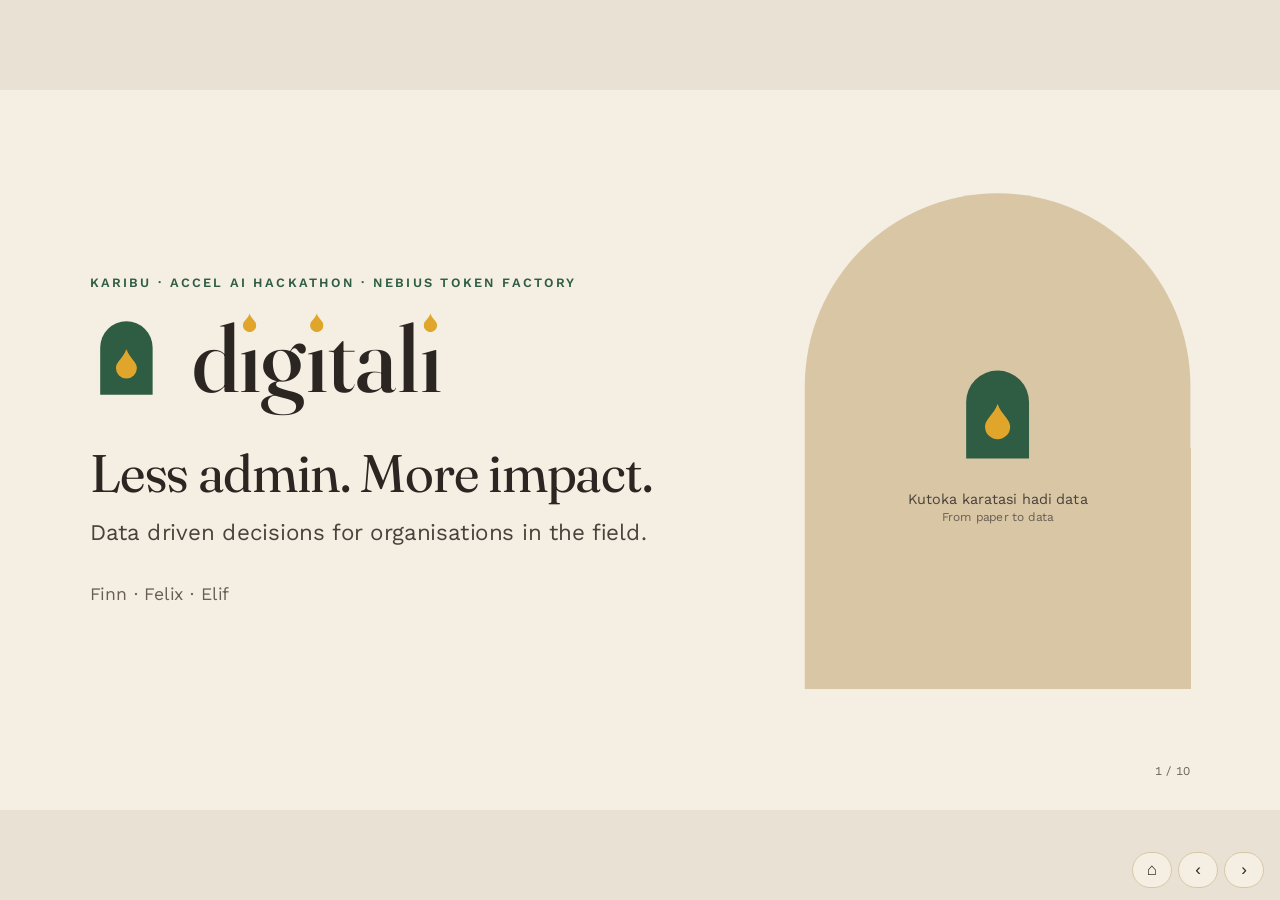
==== public/pitch-deck/index.html @ a2272f55 "Pitch deck in Digitali brand style, add brand document" ====
<!DOCTYPE html>
<html lang="en">
<head>
<meta charset="utf-8">
<meta name="viewport" content="width=device-width, initial-scale=1">
<title>Digitali pitch</title>
<link rel="icon" href="/favicon.svg" type="image/svg+xml">
<link rel="preconnect" href="https://fonts.googleapis.com">
<link rel="preconnect" href="https://fonts.gstatic.com" crossorigin>
<link href="https://fonts.googleapis.com/css2?family=Fraunces:opsz,wght@9..144,400;9..144,500&family=Work+Sans:wght@400;500;600&display=swap" rel="stylesheet">
<style>
:root{--chokaa:#F4EEE3;--mchanga:#D8C6A5;--mkaa:#2B2622;--mwani:#2F5D43;--manjano:#E0A62B;--bahari:#6FB3A8;--hina:#B4552F;--hairline:#E3D8C6;--soft:#4A423B;--muted:#6A5F55;--panel:#EBE2D2}
*{box-sizing:border-box;margin:0;padding:0}
html,body{height:100%;background:#E9E1D3;font-family:"Work Sans",system-ui,sans-serif;color:var(--mkaa);overflow:hidden}
#viewport{position:fixed;inset:0;display:flex;align-items:center;justify-content:center}
#stage{width:1600px;height:900px;position:relative;transform-origin:center center;flex:none}
.slide{position:absolute;inset:0;background:var(--chokaa);padding:88px 112px 110px;display:none;flex-direction:column}
.slide.active{display:flex}
.slide.green{background:var(--mwani);color:var(--chokaa)}
h1,h2,h3,.serif{font-family:"Fraunces",Georgia,serif;font-weight:400;letter-spacing:-.015em}
.eyebrow{font-size:16px;font-weight:600;letter-spacing:.18em;text-transform:uppercase;color:var(--mwani);margin-bottom:26px}
.green .eyebrow{color:var(--manjano)}
h1{font-size:104px;line-height:1.02}
h2{font-size:60px;line-height:1.08;max-width:1280px}
.lead{font-size:28px;line-height:1.5;color:var(--soft);max-width:1100px;margin-top:28px}
.body{margin-top:52px;flex:1;display:flex;flex-direction:column}
.cols{display:grid;gap:44px}
.c2{grid-template-columns:1fr 1fr}.c3{grid-template-columns:repeat(3,1fr)}.c4{grid-template-columns:repeat(4,1fr)}
.col{border-top:1px solid var(--mkaa);padding-top:26px}
.col .n{font-family:"Fraunces",serif;color:var(--hina);font-size:24px}
.col h3{font-size:36px;line-height:1.15;margin:14px 0 12px}
.col p{font-size:22px;line-height:1.5;color:var(--soft)}
.panel{background:var(--mchanga);padding:34px 36px}
.panel.light{background:var(--panel)}
.panel h3{font-size:34px;margin:12px 0 12px}
.panel p{font-size:22px;line-height:1.5;color:var(--soft)}
.panel .n{font-size:14px;font-weight:600;letter-spacing:.14em;text-transform:uppercase;color:var(--mwani)}
.flow{display:grid;grid-template-columns:1fr 56px 1fr 56px 1fr;align-items:stretch}
.arrow{display:flex;align-items:center;justify-content:center;color:var(--mwani);font-size:34px}
.json{background:var(--chokaa);border:1px solid var(--hairline);padding:16px 18px;font-size:19px;margin-top:16px;line-height:1.55;color:var(--mkaa)}
ul.list{list-style:none;border-top:1px solid var(--mkaa)}
ul.list li{font-size:25px;line-height:1.45;padding:20px 0;border-bottom:1px solid var(--hairline);color:var(--soft)}
ul.list b{color:var(--mkaa);font-weight:600}
.gain{border-top:1px solid var(--hairline);padding-top:18px}
.gain h3{font-size:28px;margin-bottom:6px}
.gain p{font-size:19px;color:var(--soft);line-height:1.45}
table{width:100%;border-collapse:collapse;font-size:24px}
th{text-align:left;font-size:14px;font-weight:600;letter-spacing:.14em;text-transform:uppercase;color:var(--muted);padding:0 18px 16px;border-bottom:1px solid var(--mkaa)}
td{padding:22px 18px;border-bottom:1px solid var(--hairline);color:var(--soft)}
td:first-child{color:var(--mkaa)}
tr.win td{background:color-mix(in srgb,var(--mwani) 10%,transparent)}
.tbd{background:color-mix(in srgb,var(--manjano) 28%,transparent);border-bottom:2px solid var(--manjano);padding:0 8px;color:var(--mkaa);font-weight:500;font-size:.92em}
.chips{display:flex;gap:12px;flex-wrap:wrap;margin-top:36px}
.chip{border:1px solid var(--mkaa);border-radius:999px;padding:8px 20px;font-size:17px;font-weight:500}
.chip.fill{background:var(--mwani);border-color:var(--mwani);color:var(--chokaa)}
/* kanga saying */
.kanga{padding:6px;border:2px solid var(--mwani);text-align:center;max-width:760px}
.kanga .in{padding:14px 20px;border:1px solid var(--mwani);font-size:20px;font-weight:600;letter-spacing:.12em;text-transform:uppercase}
.drops{display:flex;justify-content:center;gap:22px;padding:6px 0}
.drops svg{width:9px;height:13px;fill:var(--manjano)}
.kanga p{padding:6px 0 2px;font-size:15px;color:var(--muted)}
.green .kanga,.green .kanga .in{border-color:var(--chokaa)}
.green .kanga p{color:color-mix(in srgb,var(--chokaa) 75%,transparent)}
/* arch */
.arch{background:var(--mchanga);border-radius:999px 999px 0 0;display:flex;flex-direction:column;align-items:center;justify-content:center;gap:24px;text-align:center;color:var(--soft)}
.arch svg{width:120px}
/* wordmark */
.wm{font-family:"Fraunces",serif;font-weight:500;line-height:1;letter-spacing:0;white-space:nowrap}
.wm .i{position:relative;display:inline-block}
.wm .i svg{position:absolute;left:50%;top:.02em;width:.15em;height:.2em;transform:translateX(-50%);fill:var(--manjano);overflow:visible}
.lockup{display:inline-flex;align-items:flex-end;gap:.3em}
.lockup .mk{height:1em;width:.78em}
/* chrome */
.crit{position:absolute;left:112px;bottom:44px;font-size:15px;color:var(--muted);letter-spacing:.02em}
.crit b{color:var(--mwani);font-weight:600}
.foot{position:absolute;right:112px;bottom:40px;display:flex;align-items:center;gap:22px;font-size:15px;color:var(--muted);font-variant-numeric:tabular-nums}
.foot .wm{font-size:26px;color:var(--mkaa)}
.green .foot,.green .crit{color:color-mix(in srgb,var(--chokaa) 70%,transparent)}
.green .foot .wm{color:var(--chokaa)}
.title .foot .wm{display:none}
.avatar{width:120px;height:150px;border-radius:999px 999px 0 0;background:var(--chokaa);display:flex;align-items:center;justify-content:center;font-family:"Fraunces",serif;font-size:56px;color:var(--mwani);margin-bottom:22px}
aside.notes{display:none}
#notes{position:fixed;left:0;right:0;bottom:0;background:var(--mkaa);color:var(--chokaa);font-size:15px;line-height:1.5;padding:14px 20px;display:none;max-height:30vh;overflow:auto;z-index:5}
#nav{position:fixed;right:16px;bottom:12px;display:flex;gap:6px;z-index:6}
#nav button{border:1px solid var(--mchanga);background:var(--chokaa);border-radius:999px;width:40px;height:36px;font-size:17px;cursor:pointer;color:var(--mkaa)}
</style>
</head>
<body>
<svg width="0" height="0" style="position:absolute">
  <defs>
    <symbol id="drop" viewBox="0 0 100 140"><path d="M50,0 C59,40 100,57 100,90 A50,50 0 0 1 0,90 C0,57 41,40 50,0 Z"/></symbol>
    <symbol id="mark" viewBox="0 0 1400 1800"><path d="M200,1600 L200,700.0 A500.0,500.0 0 0 1 1200,700.0 L1200,1600 Z" fill="#2F5D43"/><path d="M700.0,732.0 C760.0,900.0 900.0,972.0 900.0,1092.0 A200.0,200.0 0 0 1 500.0,1092.0 C500.0,972.0 640.0,900.0 700.0,732.0 Z" fill="#E0A62B"/></symbol>
  </defs>
</svg>
<div id="viewport"><div id="stage">

<!-- 1 TITLE -->
<section class="slide title" data-crit="">
  <div style="flex:1;display:grid;grid-template-columns:1.25fr .75fr;gap:90px;align-items:center">
    <div>
      <div class="eyebrow">Karibu · Accel AI Hackathon · Nebius Token Factory</div>
      <div class="lockup" style="font-size:118px"><svg class="mk"><use href="#mark"/></svg><span class="wm" data-wm></span></div>
      <h1 style="font-size:66px;margin-top:48px">Less admin. More impact.</h1>
      <p class="lead" style="margin-top:18px">Data driven decisions for organisations in the field.</p>
      <p class="lead" style="font-size:22px;margin-top:40px;color:var(--muted)">Finn · Felix · Elif</p>
    </div>
    <div class="arch" style="height:620px"><svg viewBox="0 0 1400 1800" style="width:110px"><use href="#mark"/></svg><p style="font-size:18px;max-width:280px">Kutoka karatasi hadi data<br><span style="font-size:15px;color:var(--muted)">From paper to data</span></p></div>
  </div>
  <aside class="notes">Open with the people, not the tech. Field organisations exist to help people, but their staff lose hours to admin and their managers decide without data. Digitali takes the admin away and gives them the data.</aside>
</section>

<!-- 2 PROBLEM -->
<section class="slide" data-crit="Problem and company potential">
  <div class="eyebrow">The problem</div>
  <h2>Field organisations exist to help people. Too much of their time goes to admin.</h2>
  <div class="body">
    <div class="cols c3">
      <div class="col"><div class="n">Every day</div><h3>Paper forms</h3><p>Field staff record meetings, attendance, payments and visits on paper, in notebooks and in WhatsApp chats.</p></div>
      <div class="col"><div class="n">Every week</div><h3>Retyped by hand</h3><p>Staff copy it all into spreadsheets by hand. Hours that should go to the people they serve.</p></div>
      <div class="col"><div class="n">Every month</div><h3>Decisions late</h3><p>Without a database, managers decide on gut feeling. Weeks later, if the data arrives at all.</p></div>
    </div>
    <p class="lead" style="margin-top:auto">New apps and tablets fail on cost, training and adoption. So the paper stays, and the decisions stay blind.</p>
  </div>
  <aside class="notes">Field heavy organisations: NGOs, cooperatives, microfinance, public services. The bottleneck is data input, not analytics.</aside>
</section>

<!-- 3 USER -->
<section class="slide" data-crit="Product and user value">
  <div class="eyebrow">The user</div>
  <h2>Less admin for the field officer. Better decisions for the manager.</h2>
  <div class="body">
    <div class="cols c2" style="gap:80px">
      <ul class="list">
        <li><b>How often:</b> after every meeting or visit, several times a week per officer.</li>
        <li><b>Today:</b> paper to office, then manual entry, then a spreadsheet.</li>
        <li><b>Would they pay:</b> they already pay for data entry, in staff hours taken away from the field.</li>
      </ul>
      <div class="cols c2" style="gap:30px 36px;align-content:start">
        <div class="gain"><h3>No more retyping</h3><p>Data entry disappears.</p></div>
        <div class="gain"><h3>Instant receipt</h3><p>The officer gets a summary back: who paid, who is missing.</p></div>
        <div class="gain"><h3>Fewer disputes</h3><p>A timestamped record settles "I paid".</p></div>
        <div class="gain"><h3>Same day numbers</h3><p>Managers see results the day they happen.</p></div>
      </div>
    </div>
  </div>
  <aside class="notes">The officer must gain something, or the photos stop in week three. The receipt and dispute record are the officer's reasons; same day numbers are the manager's.</aside>
</section>

<!-- 4 PRODUCT -->
<section class="slide" data-crit="Product and user value">
  <div class="eyebrow">The product</div>
  <h2>A data collection system that accepts anything staff already produce.</h2>
  <div class="body">
    <div class="flow">
      <div class="panel light"><div class="n">01 · Piga picha</div><h3>Any input</h3><p>Photos of forms, handwritten notes, receipts, scans and messages. Web upload today, WhatsApp next. No new app.</p></div>
      <div class="arrow">→</div>
      <div class="panel"><div class="n">02 · Soma</div><h3>Open vision model</h3><p>Runs on Nebius Token Factory. Reads the input and maps it to the organisation's own data model.</p></div>
      <div class="arrow">→</div>
      <div class="panel light"><div class="n">03 · Hifadhi</div><h3>Database</h3><div class="json">{"name": "Amina Hassan",<br>&nbsp;"signed": true,<br>&nbsp;"phone": "0712 440 983"}</div></div>
    </div>
    <div class="chips"><span class="chip fill">All sorts of inputs</span><span class="chip">One clean database</span><span class="chip">API or our web tool</span><span class="chip">Dashboards and decisions</span></div>
  </div>
  <aside class="notes">The point is the database. Every input, whatever its format, lands as a clean record the organisation can query, report on and decide with. Integrate through the API, or use our web tool if there is no IT capacity.</aside>
</section>

<!-- 5 DEMO -->
<section class="slide" data-crit="Demo">
  <div class="eyebrow">Live demo</div>
  <h2>A handwritten sheet in. A checked list out.</h2>
  <div class="body">
    <div class="cols c4" style="gap:36px">
      <div class="col"><div class="n">01</div><h3>Upload</h3><p>A photo of a hand filled attendance sheet from our test set.</p></div>
      <div class="col"><div class="n">02</div><h3>Read</h3><p>The engine returns one row per person: name, role, phone, signed.</p></div>
      <div class="col"><div class="n">03</div><h3>Check</h3><p>Unclear fields are marked in turmeric. Fix them in one click.</p></div>
      <div class="col"><div class="n">04</div><h3>Keep</h3><p>Confirm and export as JSON, ready for the database.</p></div>
    </div>
    <p class="lead" style="margin-top:auto;font-size:24px">digitali-accel-ai-hackathon.vercel.app/#demo</p>
  </div>
  <aside class="notes">Keep the demo under 90 seconds. Use a hard sheet from test-data/photos to show the low confidence marking. Have a screen recording as backup.</aside>
</section>

<!-- 6 MODELS -->
<section class="slide" data-crit="Technical execution and Token Factory use">
  <div class="eyebrow">Models on Nebius Token Factory</div>
  <h2>An open vision model does the reading. A person does the checking.</h2>
  <div class="body">
    <table>
      <thead><tr><th style="width:36%">Model</th><th style="width:22%">Role</th><th>Why</th></tr></thead>
      <tbody>
        <tr><td><span class="tbd">vision model, e.g. Qwen VL</span></td><td>Extraction</td><td>Reads the photo into strict JSON. The cheapest model that passes the test set.</td></tr>
        <tr><td><span class="tbd">larger vision model</span></td><td>Benchmark</td><td>Shows what the extra cost buys, sheet by sheet.</td></tr>
        <tr><td><span class="tbd">closed model</span></td><td>Baseline only</td><td>Run through Vercel AI Gateway on the same test set. Not used in production.</td></tr>
      </tbody>
    </table>
    <p class="lead" style="margin-top:auto;font-size:22px">Server side call to the Token Factory OpenAI compatible API with a strict JSON schema. The key never reaches the browser. Photos are not stored.</p>
  </div>
  <aside class="notes">Name the exact model IDs once confirmed with the /v1/models call. Why open models: cost per page, control, and data that can stay close to home.</aside>
</section>

<!-- 7 MEASUREMENT -->
<section class="slide" data-crit="Measurable model advantage">
  <div class="eyebrow">Measurable advantage</div>
  <h2>Same 10 handwritten sheets. Three models. Real numbers.</h2>
  <div class="body">
    <table>
      <thead><tr><th>Model</th><th>Field accuracy</th><th>Cost per page</th><th>Median latency</th></tr></thead>
      <tbody>
        <tr class="win"><td><span class="tbd">open model</span></td><td><span class="tbd">%</span></td><td><span class="tbd">$</span></td><td><span class="tbd">s</span></td></tr>
        <tr><td><span class="tbd">larger open model</span></td><td><span class="tbd">%</span></td><td><span class="tbd">$</span></td><td><span class="tbd">s</span></td></tr>
        <tr><td><span class="tbd">closed baseline</span></td><td><span class="tbd">%</span></td><td><span class="tbd">$</span></td><td><span class="tbd">s</span></td></tr>
      </tbody>
    </table>
    <p class="lead" style="margin-top:auto;font-size:22px">Test set: 10 synthetic attendance sheets in different handwriting per row (2 easy, 4 medium, 4 hard, with crossed out corrections, shadow and blur), plus 5 other documents. Field accuracy = name, role, phone and signed exactly right. Script: test-data/eval.py in our repo.</p>
  </div>
  <aside class="notes">A rough measurement with real numbers beats a polished claim. Say the headline: the open model reaches X percent of the closed model's accuracy at Y times lower cost.</aside>
</section>

<!-- 8 RESPONSIBLE -->
<section class="slide" data-crit="Responsible design">
  <div class="eyebrow">Responsible design</div>
  <h2>The model proposes. A person confirms.</h2>
  <div class="body">
    <div class="cols c3">
      <div class="col"><div class="n">Privacy</div><h3>No photos kept</h3><p>Images are read once and discarded. Only confirmed fields are kept. All test data is synthetic.</p></div>
      <div class="col"><div class="n">Errors</div><h3>Human in the loop</h3><p>Nothing is saved until a person checks it. Unclear fields are flagged, every field is editable.</p></div>
      <div class="col"><div class="n">Misuse</div><h3>Fixed task</h3><p>The engine only fills a predefined record format. No free text generation, no decisions about people.</p></div>
    </div>
    <div class="kanga" style="margin-top:auto">
      <div class="drops"><svg><use href="#drop"/></svg><svg><use href="#drop"/></svg><svg><use href="#drop"/></svg><svg><use href="#drop"/></svg><svg><use href="#drop"/></svg></div>
      <div class="in">Umoja ni nguvu</div>
      <div class="drops"><svg><use href="#drop"/></svg><svg><use href="#drop"/></svg><svg><use href="#drop"/></svg><svg><use href="#drop"/></svg><svg><use href="#drop"/></svg></div>
      <p>Unity is strength.</p>
    </div>
  </div>
  <aside class="notes">Emphasise: the model never makes a decision about a person, it only transcribes, and a person confirms.</aside>
</section>

<!-- 9 COMPANY -->
<section class="slide" data-crit="Problem and company potential">
  <div class="eyebrow">Why this is a company</div>
  <h2>Every field organisation is a customer. Every hour saved goes back to impact.</h2>
  <div class="body">
    <div class="cols c3">
      <div class="col"><div class="n">Market</div><h3>Field organisations</h3><p>NGOs, cooperatives, microfinance and public services: many field staff, paper processes.</p></div>
      <div class="col"><div class="n">Model</div><h3>Margin on usage</h3><p>Pay per page, priced above model cost and well below manual entry. Larger clients sign usage contracts. <span class="tbd">price</span></p></div>
      <div class="col"><div class="n">Moat</div><h3>Format library</h3><p>Each customer form becomes a reusable format, and every correction improves accuracy.</p></div>
    </div>
    <p class="lead" style="margin-top:auto;font-size:22px">Next: WhatsApp intake, more document types, direct integrations, dashboards.</p>
  </div>
  <aside class="notes">Two revenue lines: margin on pay as you go usage, and usage contracts with committed volume. Set the price once the eval gives cost per page.</aside>
</section>

<!-- 10 TEAM -->
<section class="slide green" data-crit="">
  <div class="eyebrow">Team</div>
  <div class="lockup" style="font-size:96px;color:var(--chokaa)"><svg class="mk" viewBox="0 0 1400 1800"><path d="M200,1600 L200,700 A500,500 0 0 1 1200,700 L1200,1600 Z" fill="#F4EEE3"/><path d="M700,732 C760,900 900,972 900,1092 A200,200 0 0 1 500,1092 C500,972 640,900 700,732 Z" fill="#E0A62B"/></svg><span class="wm" data-wm></span></div>
  <div class="body">
    <div class="cols c3">
      <div><div class="avatar">F</div><h3 style="font-size:40px">Finn</h3><p style="font-size:20px;opacity:.8;margin-top:6px">Product and pitch</p></div>
      <div><div class="avatar">F</div><h3 style="font-size:40px">Felix</h3><p style="font-size:20px;opacity:.8;margin-top:6px">Backend and engine</p></div>
      <div><div class="avatar">E</div><h3 style="font-size:40px">Elif</h3><p style="font-size:20px;opacity:.8;margin-top:6px">Frontend and brand</p></div>
    </div>
    <p class="serif" style="font-size:40px;margin-top:auto">Less admin. More impact. <span style="font-family:'Work Sans';font-size:18px;opacity:.75;margin-left:14px">Asante.</span></p>
  </div>
  <aside class="notes">Close with the one line: less admin, more impact.</aside>
</section>

</div></div>
<div id="notes"></div>
<div id="nav"><button onclick="location.href='/'" aria-label="Home" title="Home">⌂</button><button id="prev" aria-label="Previous">‹</button><button id="next" aria-label="Next">›</button></div>
<script>
(function(){
  var dropSvg='<svg viewBox="0 0 100 140"><use href="#drop"/></svg>';
  document.querySelectorAll('[data-wm]').forEach(function(el){el.innerHTML='d<span class="i">ı'+dropSvg+'</span>g<span class="i">ı'+dropSvg+'</span>tal<span class="i">ı'+dropSvg+'</span>';});
  var slides=[].slice.call(document.querySelectorAll('.slide')),i=0,stage=document.getElementById('stage'),notes=document.getElementById('notes'),showNotes=false;
  slides.forEach(function(s,k){
    var c=s.getAttribute('data-crit');
    if(c){var d=document.createElement('div');d.className='crit';d.innerHTML='Criterion: <b>'+c+'</b>';s.appendChild(d);}
    var f=document.createElement('div');f.className='foot';f.innerHTML='<span class="wm">d<span class="i">ı'+dropSvg+'</span>g<span class="i">ı'+dropSvg+'</span>tal<span class="i">ı'+dropSvg+'</span></span><span>'+(k+1)+' / '+slides.length+'</span>';s.appendChild(f);
  });
  function fit(){var s=Math.min(window.innerWidth/1600,window.innerHeight/900);stage.style.transform='scale('+s+')';}
  function go(n){i=Math.max(0,Math.min(slides.length-1,n));slides.forEach(function(s,k){s.classList.toggle('active',k===i)});var a=slides[i].querySelector('aside.notes');notes.textContent=a?a.textContent:'';notes.style.display=showNotes&&a?'block':'none';try{history.replaceState(null,'','#'+(i+1))}catch(e){}}
  document.addEventListener('keydown',function(e){
    if(['ArrowRight','PageDown',' ','Enter'].indexOf(e.key)>-1){e.preventDefault();go(i+1)}
    else if(['ArrowLeft','PageUp','Backspace'].indexOf(e.key)>-1){e.preventDefault();go(i-1)}
    else if(e.key==='n'||e.key==='N'){showNotes=!showNotes;go(i)}
    else if(e.key==='f'||e.key==='F'){if(document.documentElement.requestFullscreen)document.documentElement.requestFullscreen()}
  });
  document.getElementById('prev').onclick=function(){go(i-1)};
  document.getElementById('next').onclick=function(){go(i+1)};
  window.addEventListener('resize',fit);fit();
  var h=parseInt((location.hash||'').slice(1),10);go(isNaN(h)?0:h-1);
})();
</script>
</body>
</html>
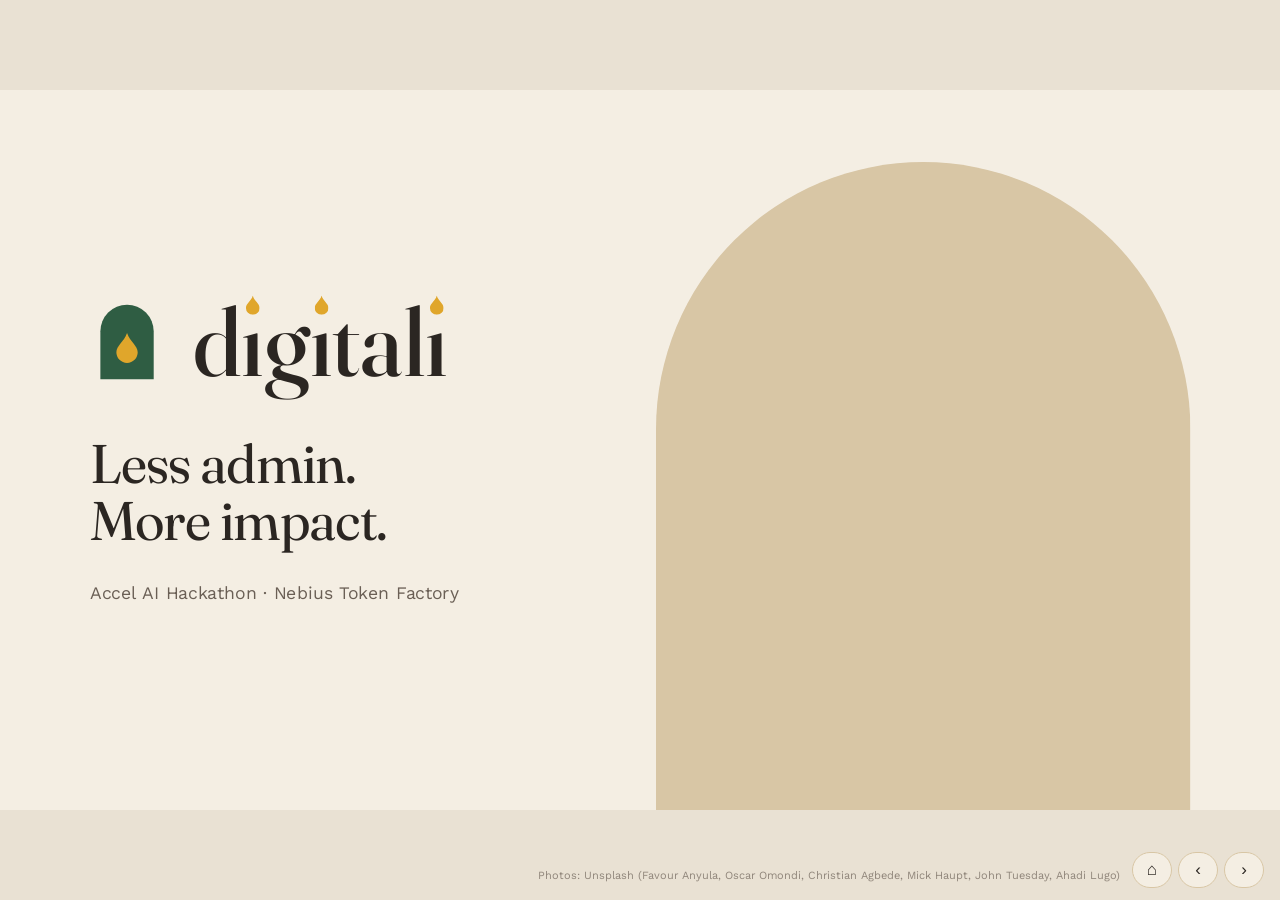
==== commit 646cb28c: "Persona-led deck and site: Asha, photos, text-light slides" ====
--- a/public/pitch-deck/index.html
+++ b/public/pitch-deck/index.html
@@ -9,76 +9,67 @@
 <link rel="preconnect" href="https://fonts.gstatic.com" crossorigin>
 <link href="https://fonts.googleapis.com/css2?family=Fraunces:opsz,wght@9..144,400;9..144,500&family=Work+Sans:wght@400;500;600&display=swap" rel="stylesheet">
 <style>
-:root{--chokaa:#F4EEE3;--mchanga:#D8C6A5;--mkaa:#2B2622;--mwani:#2F5D43;--manjano:#E0A62B;--bahari:#6FB3A8;--hina:#B4552F;--hairline:#E3D8C6;--soft:#4A423B;--muted:#6A5F55;--panel:#EBE2D2}
+:root{--chokaa:#F4EEE3;--mchanga:#D8C6A5;--mkaa:#2B2622;--mwani:#2F5D43;--manjano:#E0A62B;--hina:#B4552F;--hairline:#E3D8C6;--soft:#4A423B;--muted:#6A5F55}
 *{box-sizing:border-box;margin:0;padding:0}
 html,body{height:100%;background:#E9E1D3;font-family:"Work Sans",system-ui,sans-serif;color:var(--mkaa);overflow:hidden}
 #viewport{position:fixed;inset:0;display:flex;align-items:center;justify-content:center}
 #stage{width:1600px;height:900px;position:relative;transform-origin:center center;flex:none}
-.slide{position:absolute;inset:0;background:var(--chokaa);padding:88px 112px 110px;display:none;flex-direction:column}
-.slide.active{display:flex}
+.slide{position:absolute;inset:0;background:var(--chokaa);display:none}
+.slide.active{display:block}
 .slide.green{background:var(--mwani);color:var(--chokaa)}
-h1,h2,h3,.serif{font-family:"Fraunces",Georgia,serif;font-weight:400;letter-spacing:-.015em}
-.eyebrow{font-size:16px;font-weight:600;letter-spacing:.18em;text-transform:uppercase;color:var(--mwani);margin-bottom:26px}
-.green .eyebrow{color:var(--manjano)}
-h1{font-size:104px;line-height:1.02}
-h2{font-size:60px;line-height:1.08;max-width:1280px}
-.lead{font-size:28px;line-height:1.5;color:var(--soft);max-width:1100px;margin-top:28px}
-.body{margin-top:52px;flex:1;display:flex;flex-direction:column}
-.cols{display:grid;gap:44px}
-.c2{grid-template-columns:1fr 1fr}.c3{grid-template-columns:repeat(3,1fr)}.c4{grid-template-columns:repeat(4,1fr)}
-.col{border-top:1px solid var(--mkaa);padding-top:26px}
-.col .n{font-family:"Fraunces",serif;color:var(--hina);font-size:24px}
-.col h3{font-size:36px;line-height:1.15;margin:14px 0 12px}
-.col p{font-size:22px;line-height:1.5;color:var(--soft)}
-.panel{background:var(--mchanga);padding:34px 36px}
-.panel.light{background:var(--panel)}
-.panel h3{font-size:34px;margin:12px 0 12px}
-.panel p{font-size:22px;line-height:1.5;color:var(--soft)}
-.panel .n{font-size:14px;font-weight:600;letter-spacing:.14em;text-transform:uppercase;color:var(--mwani)}
-.flow{display:grid;grid-template-columns:1fr 56px 1fr 56px 1fr;align-items:stretch}
-.arrow{display:flex;align-items:center;justify-content:center;color:var(--mwani);font-size:34px}
-.json{background:var(--chokaa);border:1px solid var(--hairline);padding:16px 18px;font-size:19px;margin-top:16px;line-height:1.55;color:var(--mkaa)}
-ul.list{list-style:none;border-top:1px solid var(--mkaa)}
-ul.list li{font-size:25px;line-height:1.45;padding:20px 0;border-bottom:1px solid var(--hairline);color:var(--soft)}
-ul.list b{color:var(--mkaa);font-weight:600}
-.gain{border-top:1px solid var(--hairline);padding-top:18px}
-.gain h3{font-size:28px;margin-bottom:6px}
-.gain p{font-size:19px;color:var(--soft);line-height:1.45}
-table{width:100%;border-collapse:collapse;font-size:24px}
+h1,h2,h3{font-family:"Fraunces",Georgia,serif;font-weight:400;letter-spacing:-.015em}
+.label{font-size:17px;font-weight:600;letter-spacing:.2em;text-transform:uppercase;color:var(--mwani)}
+.green .label{color:var(--manjano)}
+.big{font-family:"Fraunces",serif;font-size:76px;line-height:1.05;letter-spacing:-.02em}
+.sub{font-size:28px;line-height:1.45;color:var(--soft);margin-top:26px}
+.green .sub{color:color-mix(in srgb,var(--chokaa) 80%,transparent)}
+/* split layout: text left, photo right */
+.split{position:absolute;inset:0;display:grid;grid-template-columns:1fr 1fr}
+.split .text{padding:0 80px 0 112px;display:flex;flex-direction:column;justify-content:center;gap:0}
+.split .text .label{margin-bottom:30px}
+.photo{background-color:var(--mchanga);background-size:cover;background-position:center}
+.arch{border-radius:999px 999px 0 0}
+.photo-pad{padding:90px 112px 0 20px;display:flex;align-items:flex-end}
+.photo-pad .photo{width:100%;height:100%}
+/* centered layout */
+.center{position:absolute;inset:0;padding:96px 112px 120px;display:flex;flex-direction:column}
+.center .label{margin-bottom:26px}
+/* pipeline */
+.flow{display:grid;grid-template-columns:1fr 70px 1fr 70px 1fr;margin-top:64px;flex:1;max-height:470px}
+.step{background:#EBE2D2;padding:40px 38px;display:flex;flex-direction:column}
+.step.mid{background:var(--mchanga)}
+.step .n{font-family:"Fraunces",serif;color:var(--hina);font-size:24px}
+.step h3{font-size:44px;margin:12px 0 18px}
+.step p{font-size:22px;line-height:1.5;color:var(--soft)}
+.step .thumb{margin-top:auto;height:150px;background-size:cover;background-position:center}
+.tags{display:flex;flex-wrap:wrap;gap:8px;margin-top:auto}
+.tags span{border:1px solid var(--mkaa);border-radius:999px;padding:6px 14px;font-size:17px}
+.arrow{display:flex;align-items:center;justify-content:center;color:var(--mwani);font-size:40px}
+/* table */
+table{width:100%;border-collapse:collapse;font-size:26px;margin-top:56px}
 th{text-align:left;font-size:14px;font-weight:600;letter-spacing:.14em;text-transform:uppercase;color:var(--muted);padding:0 18px 16px;border-bottom:1px solid var(--mkaa)}
-td{padding:22px 18px;border-bottom:1px solid var(--hairline);color:var(--soft)}
+td{padding:24px 18px;border-bottom:1px solid var(--hairline);color:var(--soft)}
 td:first-child{color:var(--mkaa)}
 tr.win td{background:color-mix(in srgb,var(--mwani) 10%,transparent)}
 .tbd{background:color-mix(in srgb,var(--manjano) 28%,transparent);border-bottom:2px solid var(--manjano);padding:0 8px;color:var(--mkaa);font-weight:500;font-size:.92em}
-.chips{display:flex;gap:12px;flex-wrap:wrap;margin-top:36px}
-.chip{border:1px solid var(--mkaa);border-radius:999px;padding:8px 20px;font-size:17px;font-weight:500}
-.chip.fill{background:var(--mwani);border-color:var(--mwani);color:var(--chokaa)}
-/* kanga saying */
-.kanga{padding:6px;border:2px solid var(--mwani);text-align:center;max-width:760px}
-.kanga .in{padding:14px 20px;border:1px solid var(--mwani);font-size:20px;font-weight:600;letter-spacing:.12em;text-transform:uppercase}
-.drops{display:flex;justify-content:center;gap:22px;padding:6px 0}
-.drops svg{width:9px;height:13px;fill:var(--manjano)}
-.kanga p{padding:6px 0 2px;font-size:15px;color:var(--muted)}
-.green .kanga,.green .kanga .in{border-color:var(--chokaa)}
-.green .kanga p{color:color-mix(in srgb,var(--chokaa) 75%,transparent)}
-/* arch */
-.arch{background:var(--mchanga);border-radius:999px 999px 0 0;display:flex;flex-direction:column;align-items:center;justify-content:center;gap:24px;text-align:center;color:var(--soft)}
-.arch svg{width:120px}
+.note{font-size:20px;color:var(--muted);margin-top:auto;line-height:1.5}
 /* wordmark */
-.wm{font-family:"Fraunces",serif;font-weight:500;line-height:1;letter-spacing:0;white-space:nowrap}
+.wm{font-family:"Fraunces",serif;font-weight:500;line-height:1;white-space:nowrap}
 .wm .i{position:relative;display:inline-block}
 .wm .i svg{position:absolute;left:50%;top:.02em;width:.15em;height:.2em;transform:translateX(-50%);fill:var(--manjano);overflow:visible}
 .lockup{display:inline-flex;align-items:flex-end;gap:.3em}
 .lockup .mk{height:1em;width:.78em}
+/* team */
+.team{display:grid;grid-template-columns:repeat(3,1fr);gap:40px;margin-top:60px}
+.avatar{width:110px;height:138px;border-radius:999px 999px 0 0;background:var(--chokaa);display:flex;align-items:center;justify-content:center;font-family:"Fraunces",serif;font-size:52px;color:var(--mwani);margin-bottom:20px}
+.team h3{font-size:38px}.team p{font-size:19px;opacity:.8;margin-top:4px}
 /* chrome */
-.crit{position:absolute;left:112px;bottom:44px;font-size:15px;color:var(--muted);letter-spacing:.02em}
-.crit b{color:var(--mwani);font-weight:600}
 .foot{position:absolute;right:112px;bottom:40px;display:flex;align-items:center;gap:22px;font-size:15px;color:var(--muted);font-variant-numeric:tabular-nums}
-.foot .wm{font-size:26px;color:var(--mkaa)}
-.green .foot,.green .crit{color:color-mix(in srgb,var(--chokaa) 70%,transparent)}
+.foot .wm{font-size:24px;color:var(--mkaa)}
+.on-photo .foot{right:auto;left:112px}
+.green .foot{color:color-mix(in srgb,var(--chokaa) 70%,transparent)}
 .green .foot .wm{color:var(--chokaa)}
-.title .foot .wm{display:none}
-.avatar{width:120px;height:150px;border-radius:999px 999px 0 0;background:var(--chokaa);display:flex;align-items:center;justify-content:center;font-family:"Fraunces",serif;font-size:56px;color:var(--mwani);margin-bottom:22px}
+.credit{position:fixed;right:160px;bottom:18px;font-size:11px;color:var(--muted);opacity:.7}
 aside.notes{display:none}
 #notes{position:fixed;left:0;right:0;bottom:0;background:var(--mkaa);color:var(--chokaa);font-size:15px;line-height:1.5;padding:14px 20px;display:none;max-height:30vh;overflow:auto;z-index:5}
 #nav{position:fixed;right:16px;bottom:12px;display:flex;gap:6px;z-index:6}
@@ -95,188 +86,189 @@
 <div id="viewport"><div id="stage">
 
 <!-- 1 TITLE -->
-<section class="slide title" data-crit="">
-  <div style="flex:1;display:grid;grid-template-columns:1.25fr .75fr;gap:90px;align-items:center">
-    <div>
-      <div class="eyebrow">Karibu · Accel AI Hackathon · Nebius Token Factory</div>
-      <div class="lockup" style="font-size:118px"><svg class="mk"><use href="#mark"/></svg><span class="wm" data-wm></span></div>
-      <h1 style="font-size:66px;margin-top:48px">Less admin. More impact.</h1>
-      <p class="lead" style="margin-top:18px">Data driven decisions for organisations in the field.</p>
-      <p class="lead" style="font-size:22px;margin-top:40px;color:var(--muted)">Finn · Felix · Elif</p>
-    </div>
-    <div class="arch" style="height:620px"><svg viewBox="0 0 1400 1800" style="width:110px"><use href="#mark"/></svg><p style="font-size:18px;max-width:280px">Kutoka karatasi hadi data<br><span style="font-size:15px;color:var(--muted)">From paper to data</span></p></div>
-  </div>
-  <aside class="notes">Open with the people, not the tech. Field organisations exist to help people, but their staff lose hours to admin and their managers decide without data. Digitali takes the admin away and gives them the data.</aside>
-</section>
-
-<!-- 2 PROBLEM -->
-<section class="slide" data-crit="Problem and company potential">
-  <div class="eyebrow">The problem</div>
-  <h2>Field organisations exist to help people. Too much of their time goes to admin.</h2>
-  <div class="body">
-    <div class="cols c3">
-      <div class="col"><div class="n">Every day</div><h3>Paper forms</h3><p>Field staff record meetings, attendance, payments and visits on paper, in notebooks and in WhatsApp chats.</p></div>
-      <div class="col"><div class="n">Every week</div><h3>Retyped by hand</h3><p>Staff copy it all into spreadsheets by hand. Hours that should go to the people they serve.</p></div>
-      <div class="col"><div class="n">Every month</div><h3>Decisions late</h3><p>Without a database, managers decide on gut feeling. Weeks later, if the data arrives at all.</p></div>
-    </div>
-    <p class="lead" style="margin-top:auto">New apps and tablets fail on cost, training and adoption. So the paper stays, and the decisions stay blind.</p>
-  </div>
-  <aside class="notes">Field heavy organisations: NGOs, cooperatives, microfinance, public services. The bottleneck is data input, not analytics.</aside>
+<section class="slide on-photo" data-crit="">
+  <div class="split">
+    <div class="text">
+      <div class="lockup" style="font-size:120px"><svg class="mk"><use href="#mark"/></svg><span class="wm" data-wm></span></div>
+      <h1 class="big" style="margin-top:56px;font-size:68px">Less admin.<br>More impact.</h1>
+      <p class="sub" style="font-size:22px;color:var(--muted);margin-top:40px">Accel AI Hackathon · Nebius Token Factory</p>
+    </div>
+    <div class="photo-pad"><div class="photo arch" data-img="group" data-pos="center 30%"></div></div>
+  </div>
+  <aside class="notes">One line: Digitali gives field organisations their time back and their data forward. Then go straight to Asha.</aside>
+</section>
+
+<!-- 2 USER -->
+<section class="slide on-photo">
+  <div class="split">
+    <div class="text">
+      <div class="label">The user</div>
+      <h2 class="big">Meet Asha.</h2>
+      <p class="sub">Field officer in western Kenya.<br>She supports 12 community groups.</p>
+    </div>
+    <div class="photo" data-img="portrait" data-pos="center 35%"></div>
+  </div>
+  <aside class="notes">Asha is a persona based on field officers at microfinance institutions, cooperatives and NGOs. She visits groups, runs meetings and records everything on paper.</aside>
 </section>
 
 <!-- 3 USER -->
-<section class="slide" data-crit="Product and user value">
-  <div class="eyebrow">The user</div>
-  <h2>Less admin for the field officer. Better decisions for the manager.</h2>
-  <div class="body">
-    <div class="cols c2" style="gap:80px">
-      <ul class="list">
-        <li><b>How often:</b> after every meeting or visit, several times a week per officer.</li>
-        <li><b>Today:</b> paper to office, then manual entry, then a spreadsheet.</li>
-        <li><b>Would they pay:</b> they already pay for data entry, in staff hours taken away from the field.</li>
-      </ul>
-      <div class="cols c2" style="gap:30px 36px;align-content:start">
-        <div class="gain"><h3>No more retyping</h3><p>Data entry disappears.</p></div>
-        <div class="gain"><h3>Instant receipt</h3><p>The officer gets a summary back: who paid, who is missing.</p></div>
-        <div class="gain"><h3>Fewer disputes</h3><p>A timestamped record settles "I paid".</p></div>
-        <div class="gain"><h3>Same day numbers</h3><p>Managers see results the day they happen.</p></div>
-      </div>
-    </div>
-  </div>
-  <aside class="notes">The officer must gain something, or the photos stop in week three. The receipt and dispute record are the officer's reasons; same day numbers are the manager's.</aside>
-</section>
-
-<!-- 4 PRODUCT -->
-<section class="slide" data-crit="Product and user value">
-  <div class="eyebrow">The product</div>
-  <h2>A data collection system that accepts anything staff already produce.</h2>
-  <div class="body">
+<section class="slide on-photo">
+  <div class="split">
+    <div class="text">
+      <div class="label">The user</div>
+      <h2 class="big">Every meeting ends on paper.</h2>
+      <p class="sub">Attendance, savings, loans, visits.<br>Signed, stamped, filed.</p>
+    </div>
+    <div style="display:grid;grid-template-rows:1fr 1fr">
+      <div class="photo" data-img="meeting" data-pos="center 40%"></div>
+      <div class="photo" style="background-image:url('/images/sample-sheet.jpg');background-position:center 22%"></div>
+    </div>
+  </div>
+  <aside class="notes">The paper works in the field. No battery, no signal, everyone can sign. The problem starts after the meeting.</aside>
+</section>
+
+<!-- 4 PROBLEM -->
+<section class="slide on-photo">
+  <div class="split">
+    <div class="text">
+      <div class="label">The problem</div>
+      <h2 class="big">Her evenings go to retyping.</h2>
+      <p class="sub">Hours of admin instead of hours with the people she serves.</p>
+    </div>
+    <div class="photo" data-img="night" data-pos="center 40%"></div>
+  </div>
+  <aside class="notes">Every sheet gets copied into a spreadsheet by hand. Slow, full of typos, and it takes her away from the field.</aside>
+</section>
+
+<!-- 5 PROBLEM -->
+<section class="slide on-photo">
+  <div class="split">
+    <div class="text">
+      <div class="label">The problem</div>
+      <h2 class="big">Her manager decides weeks later.</h2>
+      <p class="sub">The data is there. It is just stuck on paper.</p>
+    </div>
+    <div class="photo" data-img="register" data-pos="center"></div>
+  </div>
+  <aside class="notes">Head office sees repayment and attendance weeks late, if at all. Decisions run on gut feeling instead of data.</aside>
+</section>
+
+<!-- 6 SOLUTION -->
+<section class="slide on-photo">
+  <div class="split">
+    <div class="text">
+      <div class="label">The solution</div>
+      <h2 class="big">Asha takes a photo. That's it.</h2>
+      <p class="sub">Digitali turns it into clean, structured data.<br>She checks it and moves on.</p>
+    </div>
+    <div class="photo" data-img="phone" data-pos="center"></div>
+  </div>
+  <aside class="notes">No new app, no new form, no training. She keeps the paper she already uses and sends a photo, today by web upload, next over WhatsApp.</aside>
+</section>
+
+<!-- 7 PRODUCT -->
+<section class="slide" data-crit="">
+  <div class="center">
+    <div class="label">The product</div>
+    <h2 class="big" style="font-size:64px">Any input in. Structured data out.</h2>
     <div class="flow">
-      <div class="panel light"><div class="n">01 · Piga picha</div><h3>Any input</h3><p>Photos of forms, handwritten notes, receipts, scans and messages. Web upload today, WhatsApp next. No new app.</p></div>
+      <div class="step"><div class="n">01</div><h3>Any input</h3><p>Forms, notes, receipts, scans.</p><div class="thumb" style="background-image:url('/images/sample-sheet.jpg');background-position:center 20%"></div></div>
       <div class="arrow">→</div>
-      <div class="panel"><div class="n">02 · Soma</div><h3>Open vision model</h3><p>Runs on Nebius Token Factory. Reads the input and maps it to the organisation's own data model.</p></div>
+      <div class="step mid"><div class="n">02</div><h3>Open models</h3><p>Vision models on Nebius Token Factory read it against the organisation's own template.</p></div>
       <div class="arrow">→</div>
-      <div class="panel light"><div class="n">03 · Hifadhi</div><h3>Database</h3><div class="json">{"name": "Amina Hassan",<br>&nbsp;"signed": true,<br>&nbsp;"phone": "0712 440 983"}</div></div>
-    </div>
-    <div class="chips"><span class="chip fill">All sorts of inputs</span><span class="chip">One clean database</span><span class="chip">API or our web tool</span><span class="chip">Dashboards and decisions</span></div>
-  </div>
-  <aside class="notes">The point is the database. Every input, whatever its format, lands as a clean record the organisation can query, report on and decide with. Integrate through the API, or use our web tool if there is no IT capacity.</aside>
-</section>
-
-<!-- 5 DEMO -->
-<section class="slide" data-crit="Demo">
-  <div class="eyebrow">Live demo</div>
-  <h2>A handwritten sheet in. A checked list out.</h2>
-  <div class="body">
-    <div class="cols c4" style="gap:36px">
-      <div class="col"><div class="n">01</div><h3>Upload</h3><p>A photo of a hand filled attendance sheet from our test set.</p></div>
-      <div class="col"><div class="n">02</div><h3>Read</h3><p>The engine returns one row per person: name, role, phone, signed.</p></div>
-      <div class="col"><div class="n">03</div><h3>Check</h3><p>Unclear fields are marked in turmeric. Fix them in one click.</p></div>
-      <div class="col"><div class="n">04</div><h3>Keep</h3><p>Confirm and export as JSON, ready for the database.</p></div>
-    </div>
-    <p class="lead" style="margin-top:auto;font-size:24px">digitali-accel-ai-hackathon.vercel.app/#demo</p>
-  </div>
-  <aside class="notes">Keep the demo under 90 seconds. Use a hard sheet from test-data/photos to show the low confidence marking. Have a screen recording as backup.</aside>
-</section>
-
-<!-- 6 MODELS -->
-<section class="slide" data-crit="Technical execution and Token Factory use">
-  <div class="eyebrow">Models on Nebius Token Factory</div>
-  <h2>An open vision model does the reading. A person does the checking.</h2>
-  <div class="body">
+      <div class="step"><div class="n">03</div><h3>Structured data</h3><p>Checked by a person, ready to use.</p><div class="tags"><span>Tables</span><span>JSON</span><span>API</span><span>Databases</span><span>Dashboards</span><span>Analytics</span></div></div>
+    </div>
+  </div>
+  <aside class="notes">One engine, many document types: each organisation defines a template (fields plus reference lists). Output goes wherever they need it: a spreadsheet, their own system through the API, or a dashboard.</aside>
+</section>
+
+<!-- 8 DEMO -->
+<section class="slide on-photo">
+  <div class="split">
+    <div class="text">
+      <div class="label">Live demo</div>
+      <h2 class="big">Paper in.<br>Data out.</h2>
+      <p class="sub" style="font-size:22px">digitali-accel-ai-hackathon.vercel.app</p>
+    </div>
+    <div class="photo" style="background-image:url('/images/sample-sheet.jpg');background-position:center 15%"></div>
+  </div>
+  <aside class="notes">Upload a hard sheet from the test set. Show the table, the flagged cell, fix it, export. Under 90 seconds. Backup: screen recording.</aside>
+</section>
+
+<!-- 9 PROOF -->
+<section class="slide">
+  <div class="center">
+    <div class="label">The proof</div>
+    <h2 class="big" style="font-size:64px">Open models, measured.</h2>
     <table>
-      <thead><tr><th style="width:36%">Model</th><th style="width:22%">Role</th><th>Why</th></tr></thead>
+      <thead><tr><th>Vision model on Token Factory</th><th>Field accuracy</th><th>Cost / 1,000 pages</th><th>Latency p50</th></tr></thead>
       <tbody>
-        <tr><td><span class="tbd">vision model, e.g. Qwen VL</span></td><td>Extraction</td><td>Reads the photo into strict JSON. The cheapest model that passes the test set.</td></tr>
-        <tr><td><span class="tbd">larger vision model</span></td><td>Benchmark</td><td>Shows what the extra cost buys, sheet by sheet.</td></tr>
-        <tr><td><span class="tbd">closed model</span></td><td>Baseline only</td><td>Run through Vercel AI Gateway on the same test set. Not used in production.</td></tr>
-      </tbody>
-    </table>
-    <p class="lead" style="margin-top:auto;font-size:22px">Server side call to the Token Factory OpenAI compatible API with a strict JSON schema. The key never reaches the browser. Photos are not stored.</p>
-  </div>
-  <aside class="notes">Name the exact model IDs once confirmed with the /v1/models call. Why open models: cost per page, control, and data that can stay close to home.</aside>
-</section>
-
-<!-- 7 MEASUREMENT -->
-<section class="slide" data-crit="Measurable model advantage">
-  <div class="eyebrow">Measurable advantage</div>
-  <h2>Same 10 handwritten sheets. Three models. Real numbers.</h2>
-  <div class="body">
-    <table>
-      <thead><tr><th>Model</th><th>Field accuracy</th><th>Cost per page</th><th>Median latency</th></tr></thead>
-      <tbody>
-        <tr class="win"><td><span class="tbd">open model</span></td><td><span class="tbd">%</span></td><td><span class="tbd">$</span></td><td><span class="tbd">s</span></td></tr>
-        <tr><td><span class="tbd">larger open model</span></td><td><span class="tbd">%</span></td><td><span class="tbd">$</span></td><td><span class="tbd">s</span></td></tr>
+        <tr class="win"><td><span class="tbd">best value model</span></td><td><span class="tbd">%</span></td><td><span class="tbd">$</span></td><td><span class="tbd">s</span></td></tr>
+        <tr><td><span class="tbd">largest model</span></td><td><span class="tbd">%</span></td><td><span class="tbd">$</span></td><td><span class="tbd">s</span></td></tr>
         <tr><td><span class="tbd">closed baseline</span></td><td><span class="tbd">%</span></td><td><span class="tbd">$</span></td><td><span class="tbd">s</span></td></tr>
       </tbody>
     </table>
-    <p class="lead" style="margin-top:auto;font-size:22px">Test set: 10 synthetic attendance sheets in different handwriting per row (2 easy, 4 medium, 4 hard, with crossed out corrections, shadow and blur), plus 5 other documents. Field accuracy = name, role, phone and signed exactly right. Script: test-data/eval.py in our repo.</p>
-  </div>
-  <aside class="notes">A rough measurement with real numbers beats a polished claim. Say the headline: the open model reaches X percent of the closed model's accuracy at Y times lower cost.</aside>
-</section>
-
-<!-- 8 RESPONSIBLE -->
-<section class="slide" data-crit="Responsible design">
-  <div class="eyebrow">Responsible design</div>
-  <h2>The model proposes. A person confirms.</h2>
-  <div class="body">
-    <div class="cols c3">
-      <div class="col"><div class="n">Privacy</div><h3>No photos kept</h3><p>Images are read once and discarded. Only confirmed fields are kept. All test data is synthetic.</p></div>
-      <div class="col"><div class="n">Errors</div><h3>Human in the loop</h3><p>Nothing is saved until a person checks it. Unclear fields are flagged, every field is editable.</p></div>
-      <div class="col"><div class="n">Misuse</div><h3>Fixed task</h3><p>The engine only fills a predefined record format. No free text generation, no decisions about people.</p></div>
-    </div>
-    <div class="kanga" style="margin-top:auto">
-      <div class="drops"><svg><use href="#drop"/></svg><svg><use href="#drop"/></svg><svg><use href="#drop"/></svg><svg><use href="#drop"/></svg><svg><use href="#drop"/></svg></div>
-      <div class="in">Umoja ni nguvu</div>
-      <div class="drops"><svg><use href="#drop"/></svg><svg><use href="#drop"/></svg><svg><use href="#drop"/></svg><svg><use href="#drop"/></svg><svg><use href="#drop"/></svg></div>
-      <p>Unity is strength.</p>
-    </div>
-  </div>
-  <aside class="notes">Emphasise: the model never makes a decision about a person, it only transcribes, and a person confirms.</aside>
-</section>
-
-<!-- 9 COMPANY -->
-<section class="slide" data-crit="Problem and company potential">
-  <div class="eyebrow">Why this is a company</div>
-  <h2>Every field organisation is a customer. Every hour saved goes back to impact.</h2>
-  <div class="body">
-    <div class="cols c3">
-      <div class="col"><div class="n">Market</div><h3>Field organisations</h3><p>NGOs, cooperatives, microfinance and public services: many field staff, paper processes.</p></div>
-      <div class="col"><div class="n">Model</div><h3>Margin on usage</h3><p>Pay per page, priced above model cost and well below manual entry. Larger clients sign usage contracts. <span class="tbd">price</span></p></div>
-      <div class="col"><div class="n">Moat</div><h3>Format library</h3><p>Each customer form becomes a reusable format, and every correction improves accuracy.</p></div>
-    </div>
-    <p class="lead" style="margin-top:auto;font-size:22px">Next: WhatsApp intake, more document types, direct integrations, dashboards.</p>
-  </div>
-  <aside class="notes">Two revenue lines: margin on pay as you go usage, and usage contracts with committed volume. Set the price once the eval gives cost per page.</aside>
-</section>
-
-<!-- 10 TEAM -->
-<section class="slide green" data-crit="">
-  <div class="eyebrow">Team</div>
-  <div class="lockup" style="font-size:96px;color:var(--chokaa)"><svg class="mk" viewBox="0 0 1400 1800"><path d="M200,1600 L200,700 A500,500 0 0 1 1200,700 L1200,1600 Z" fill="#F4EEE3"/><path d="M700,732 C760,900 900,972 900,1092 A200,200 0 0 1 500,1092 C500,972 640,900 700,732 Z" fill="#E0A62B"/></svg><span class="wm" data-wm></span></div>
-  <div class="body">
-    <div class="cols c3">
-      <div><div class="avatar">F</div><h3 style="font-size:40px">Finn</h3><p style="font-size:20px;opacity:.8;margin-top:6px">Product and pitch</p></div>
-      <div><div class="avatar">F</div><h3 style="font-size:40px">Felix</h3><p style="font-size:20px;opacity:.8;margin-top:6px">Backend and engine</p></div>
-      <div><div class="avatar">E</div><h3 style="font-size:40px">Elif</h3><p style="font-size:20px;opacity:.8;margin-top:6px">Frontend and brand</p></div>
-    </div>
-    <p class="serif" style="font-size:40px;margin-top:auto">Less admin. More impact. <span style="font-family:'Work Sans';font-size:18px;opacity:.75;margin-left:14px">Asante.</span></p>
-  </div>
-  <aside class="notes">Close with the one line: less admin, more impact.</aside>
+    <p class="note">Same synthetic handwritten test set for every model. Full results in eval/ in our repo.</p>
+  </div>
+  <aside class="notes">Covers two criteria: Token Factory use and measurable advantage. Five open vision models run through the same engine pipeline; the cheapest one that meets the accuracy bar runs in production. Say the headline number out loud.</aside>
+</section>
+
+<!-- 10 TRUST -->
+<section class="slide on-photo">
+  <div class="split">
+    <div class="text">
+      <div class="label">Responsible by design</div>
+      <h2 class="big">The model proposes. Asha confirms.</h2>
+      <p class="sub">No photos stored. Unclear fields flagged.<br>Nothing saved without a person.</p>
+    </div>
+    <div class="photo" data-img="portrait" data-pos="30% 30%"></div>
+  </div>
+  <aside class="notes">Text in the photo is treated as data, never as instructions. The output must match the template's schema. Photos are processed in memory and dropped; metadata such as GPS is stripped.</aside>
+</section>
+
+<!-- 11 COMPANY + TEAM -->
+<section class="slide green on-photo">
+  <div class="split">
+    <div class="text">
+      <div class="label">The company</div>
+      <h2 class="big">Every field organisation. Every hour back to impact.</h2>
+      <p class="sub">Pay per page. Usage contracts for larger clients.</p>
+      <div class="team" style="gap:24px;margin-top:56px">
+        <div><div class="avatar" style="width:80px;height:100px;font-size:38px">F</div><h3 style="font-size:28px">Finn</h3><p style="font-size:16px">Product and pitch</p></div>
+        <div><div class="avatar" style="width:80px;height:100px;font-size:38px">F</div><h3 style="font-size:28px">Felix</h3><p style="font-size:16px">Engine</p></div>
+        <div><div class="avatar" style="width:80px;height:100px;font-size:38px">E</div><h3 style="font-size:28px">Elif</h3><p style="font-size:16px">Frontend and brand</p></div>
+      </div>
+    </div>
+    <div class="photo-pad"><div class="photo arch" data-img="meeting" data-pos="center 40%"></div></div>
+  </div>
+  <aside class="notes">Market: microfinance, cooperatives, NGOs and public services with many field staff. Close with: less admin, more impact. Asante.</aside>
 </section>
 
 </div></div>
+<div class="credit" id="credit">Photos: Unsplash (Favour Anyula, Oscar Omondi, Christian Agbede, Mick Haupt, John Tuesday, Ahadi Lugo)</div>
 <div id="notes"></div>
 <div id="nav"><button onclick="location.href='/'" aria-label="Home" title="Home">⌂</button><button id="prev" aria-label="Previous">‹</button><button id="next" aria-label="Next">›</button></div>
 <script>
 (function(){
+  var IMG={
+    portrait:'https://images.unsplash.com/photo-1633591640507-aeb0fab6a7bc',
+    meeting:'https://images.unsplash.com/photo-1637149014802-d917e6255c2d',
+    night:'https://images.unsplash.com/photo-1775642549793-6c94f764b227',
+    register:'https://images.unsplash.com/photo-1604292771492-1aee47c1456b',
+    phone:'https://images.unsplash.com/photo-1570701876428-f7f1ca96bbdb',
+    group:'https://images.unsplash.com/photo-1593114638431-5805138c696e'
+  };
+  document.querySelectorAll('[data-img]').forEach(function(el){
+    el.style.backgroundImage="url('"+IMG[el.getAttribute('data-img')]+"?w=1400&q=80&auto=format&fit=crop')";
+    if(el.getAttribute('data-pos')) el.style.backgroundPosition=el.getAttribute('data-pos');
+  });
   var dropSvg='<svg viewBox="0 0 100 140"><use href="#drop"/></svg>';
-  document.querySelectorAll('[data-wm]').forEach(function(el){el.innerHTML='d<span class="i">ı'+dropSvg+'</span>g<span class="i">ı'+dropSvg+'</span>tal<span class="i">ı'+dropSvg+'</span>';});
+  var WM='d<span class="i">ı'+dropSvg+'</span>g<span class="i">ı'+dropSvg+'</span>tal<span class="i">ı'+dropSvg+'</span>';
+  document.querySelectorAll('[data-wm]').forEach(function(el){el.innerHTML=WM;});
   var slides=[].slice.call(document.querySelectorAll('.slide')),i=0,stage=document.getElementById('stage'),notes=document.getElementById('notes'),showNotes=false;
   slides.forEach(function(s,k){
-    var c=s.getAttribute('data-crit');
-    if(c){var d=document.createElement('div');d.className='crit';d.innerHTML='Criterion: <b>'+c+'</b>';s.appendChild(d);}
-    var f=document.createElement('div');f.className='foot';f.innerHTML='<span class="wm">d<span class="i">ı'+dropSvg+'</span>g<span class="i">ı'+dropSvg+'</span>tal<span class="i">ı'+dropSvg+'</span></span><span>'+(k+1)+' / '+slides.length+'</span>';s.appendChild(f);
+    if(k===0) return;
+    var f=document.createElement('div');f.className='foot';f.innerHTML='<span class="wm">'+WM+'</span><span>'+(k+1)+' / '+slides.length+'</span>';s.appendChild(f);
   });
   function fit(){var s=Math.min(window.innerWidth/1600,window.innerHeight/900);stage.style.transform='scale('+s+')';}
   function go(n){i=Math.max(0,Math.min(slides.length-1,n));slides.forEach(function(s,k){s.classList.toggle('active',k===i)});var a=slides[i].querySelector('aside.notes');notes.textContent=a?a.textContent:'';notes.style.display=showNotes&&a?'block':'none';try{history.replaceState(null,'','#'+(i+1))}catch(e){}}
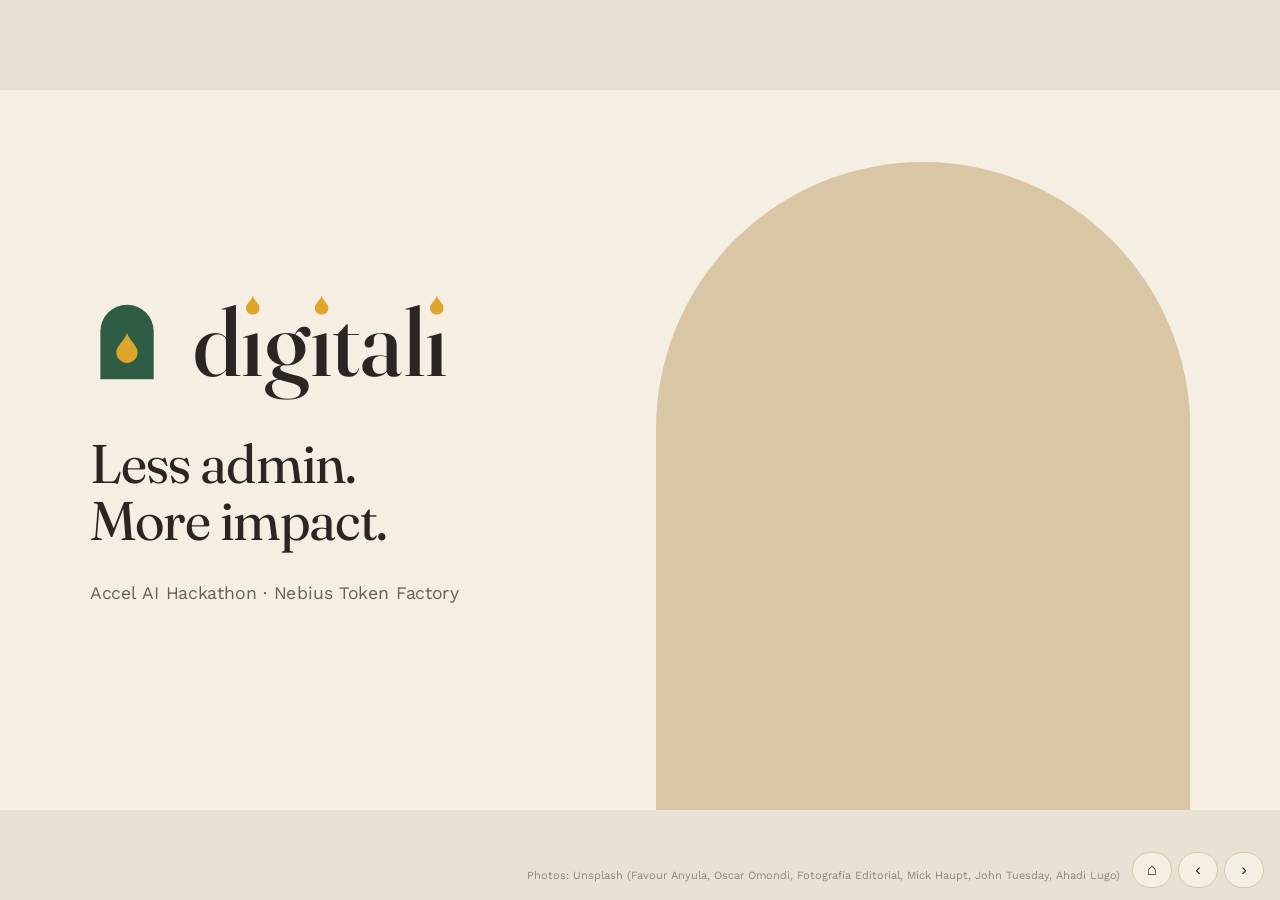
==== commit 83f1288b: "Problem slide: admin at the branch, new photo" ====
--- a/public/pitch-deck/index.html
+++ b/public/pitch-deck/index.html
@@ -132,12 +132,12 @@
   <div class="split">
     <div class="text">
       <div class="label">The problem</div>
-      <h2 class="big">Her evenings go to retyping.</h2>
+      <h2 class="big">Back at the branch, hours go to retyping.</h2>
       <p class="sub">Hours of admin instead of hours with the people she serves.</p>
     </div>
-    <div class="photo" data-img="night" data-pos="center 40%"></div>
-  </div>
-  <aside class="notes">Every sheet gets copied into a spreadsheet by hand. Slow, full of typos, and it takes her away from the field.</aside>
+    <div class="photo" data-img="night" data-pos="30% center"></div>
+  </div>
+  <aside class="notes">After the field visits, every sheet gets typed into a spreadsheet at the branch. Slow, full of typos, and hours away from the field.</aside>
 </section>
 
 <!-- 5 PROBLEM -->
@@ -245,7 +245,7 @@
 </section>
 
 </div></div>
-<div class="credit" id="credit">Photos: Unsplash (Favour Anyula, Oscar Omondi, Christian Agbede, Mick Haupt, John Tuesday, Ahadi Lugo)</div>
+<div class="credit" id="credit">Photos: Unsplash (Favour Anyula, Oscar Omondi, Fotografía Editorial, Mick Haupt, John Tuesday, Ahadi Lugo)</div>
 <div id="notes"></div>
 <div id="nav"><button onclick="location.href='/'" aria-label="Home" title="Home">⌂</button><button id="prev" aria-label="Previous">‹</button><button id="next" aria-label="Next">›</button></div>
 <script>
@@ -253,7 +253,7 @@
   var IMG={
     portrait:'https://images.unsplash.com/photo-1633591640507-aeb0fab6a7bc',
     meeting:'https://images.unsplash.com/photo-1637149014802-d917e6255c2d',
-    night:'https://images.unsplash.com/photo-1775642549793-6c94f764b227',
+    night:'https://images.unsplash.com/photo-1765648496267-a0b528fb97fb',
     register:'https://images.unsplash.com/photo-1604292771492-1aee47c1456b',
     phone:'https://images.unsplash.com/photo-1570701876428-f7f1ca96bbdb',
     group:'https://images.unsplash.com/photo-1593114638431-5805138c696e'
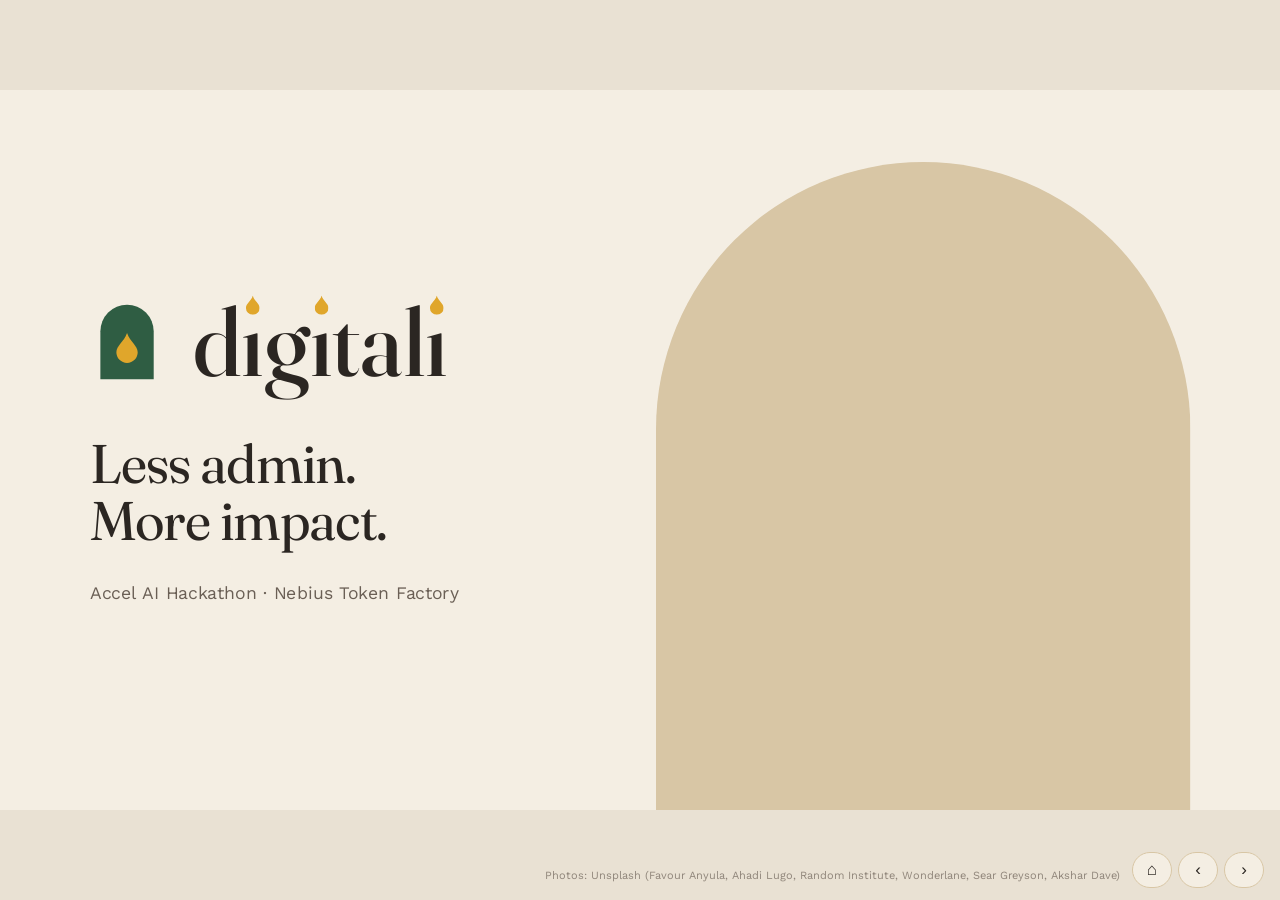
==== commit 9dff3058: "Field-work photos: community meeting, branch paperwork, phone over paper" ====
--- a/public/pitch-deck/index.html
+++ b/public/pitch-deck/index.html
@@ -53,6 +53,9 @@
 tr.win td{background:color-mix(in srgb,var(--mwani) 10%,transparent)}
 .tbd{background:color-mix(in srgb,var(--manjano) 28%,transparent);border-bottom:2px solid var(--manjano);padding:0 8px;color:var(--mkaa);font-weight:500;font-size:.92em}
 .note{font-size:20px;color:var(--muted);margin-top:auto;line-height:1.5}
+.orgp{list-style:none;margin-top:44px;border-top:1px solid var(--mkaa)}
+.orgp li{display:flex;gap:24px;align-items:baseline;padding:18px 0;border-bottom:1px solid var(--hairline);font-size:24px;color:var(--soft)}
+.orgp b{font-family:"Fraunces",serif;font-weight:400;font-size:30px;color:var(--mkaa);min-width:170px}
 /* wordmark */
 .wm{font-family:"Fraunces",serif;font-weight:500;line-height:1;white-space:nowrap}
 .wm .i{position:relative;display:inline-block}
@@ -120,7 +123,7 @@
       <p class="sub">Attendance, savings, loans, visits.<br>Signed, stamped, filed.</p>
     </div>
     <div style="display:grid;grid-template-rows:1fr 1fr">
-      <div class="photo" data-img="meeting" data-pos="center 40%"></div>
+      <div class="photo" data-img="meeting" data-pos="center 45%"></div>
       <div class="photo" style="background-image:url('/images/sample-sheet.jpg');background-position:center 22%"></div>
     </div>
   </div>
@@ -135,22 +138,26 @@
       <h2 class="big">Back at the branch, hours go to retyping.</h2>
       <p class="sub">Hours of admin instead of hours with the people she serves.</p>
     </div>
-    <div class="photo" data-img="night" data-pos="30% center"></div>
+    <div class="photo" data-img="night" data-pos="center"></div>
   </div>
   <aside class="notes">After the field visits, every sheet gets typed into a spreadsheet at the branch. Slow, full of typos, and hours away from the field.</aside>
 </section>
 
-<!-- 5 PROBLEM -->
-<section class="slide on-photo">
-  <div class="split">
-    <div class="text">
-      <div class="label">The problem</div>
-      <h2 class="big">Her manager decides weeks later.</h2>
-      <p class="sub">The data is there. It is just stuck on paper.</p>
+<!-- 5 PROBLEM: the organisation -->
+<section class="slide on-photo">
+  <div class="split">
+    <div class="text">
+      <div class="label">The problem · the organisation</div>
+      <h2 class="big">No data to decide.<br>No data to report.</h2>
+      <ul class="orgp">
+        <li><b>Decisions</b><span>made on gut feeling, weeks late</span></li>
+        <li><b>Reporting</b><span>to funders and regulators, rebuilt by hand</span></li>
+        <li><b>Risk</b><span>missed repayments and drop-outs spotted too late</span></li>
+      </ul>
     </div>
     <div class="photo" data-img="register" data-pos="center"></div>
   </div>
-  <aside class="notes">Head office sees repayment and attendance weeks late, if at all. Decisions run on gut feeling instead of data.</aside>
+  <aside class="notes">Asha's problem is the organisation's problem. The data exists, but it sits on paper in branches. Management decides without it, reports to funders and regulators take weeks of manual work, and problems in the field show up in the numbers far too late.</aside>
 </section>
 
 <!-- 6 SOLUTION -->
@@ -239,23 +246,23 @@
         <div><div class="avatar" style="width:80px;height:100px;font-size:38px">E</div><h3 style="font-size:28px">Elif</h3><p style="font-size:16px">Frontend and brand</p></div>
       </div>
     </div>
-    <div class="photo-pad"><div class="photo arch" data-img="meeting" data-pos="center 40%"></div></div>
+    <div class="photo-pad"><div class="photo arch" data-img="meeting" data-pos="center 45%"></div></div>
   </div>
   <aside class="notes">Market: microfinance, cooperatives, NGOs and public services with many field staff. Close with: less admin, more impact. Asante.</aside>
 </section>
 
 </div></div>
-<div class="credit" id="credit">Photos: Unsplash (Favour Anyula, Oscar Omondi, Fotografía Editorial, Mick Haupt, John Tuesday, Ahadi Lugo)</div>
+<div class="credit" id="credit">Photos: Unsplash (Favour Anyula, Ahadi Lugo, Random Institute, Wonderlane, Sear Greyson, Akshar Dave)</div>
 <div id="notes"></div>
 <div id="nav"><button onclick="location.href='/'" aria-label="Home" title="Home">⌂</button><button id="prev" aria-label="Previous">‹</button><button id="next" aria-label="Next">›</button></div>
 <script>
 (function(){
   var IMG={
     portrait:'https://images.unsplash.com/photo-1633591640507-aeb0fab6a7bc',
-    meeting:'https://images.unsplash.com/photo-1637149014802-d917e6255c2d',
-    night:'https://images.unsplash.com/photo-1765648496267-a0b528fb97fb',
-    register:'https://images.unsplash.com/photo-1604292771492-1aee47c1456b',
-    phone:'https://images.unsplash.com/photo-1570701876428-f7f1ca96bbdb',
+    meeting:'https://images.unsplash.com/photo-1779357807569-18d3df9df645',
+    night:'https://images.unsplash.com/photo-1566699270403-3f7e3f340664',
+    register:'https://images.unsplash.com/photo-1526656001029-20a71b17f7ba',
+    phone:'https://images.unsplash.com/photo-1648279220423-14606cb98f22',
     group:'https://images.unsplash.com/photo-1593114638431-5805138c696e'
   };
   document.querySelectorAll('[data-img]').forEach(function(el){
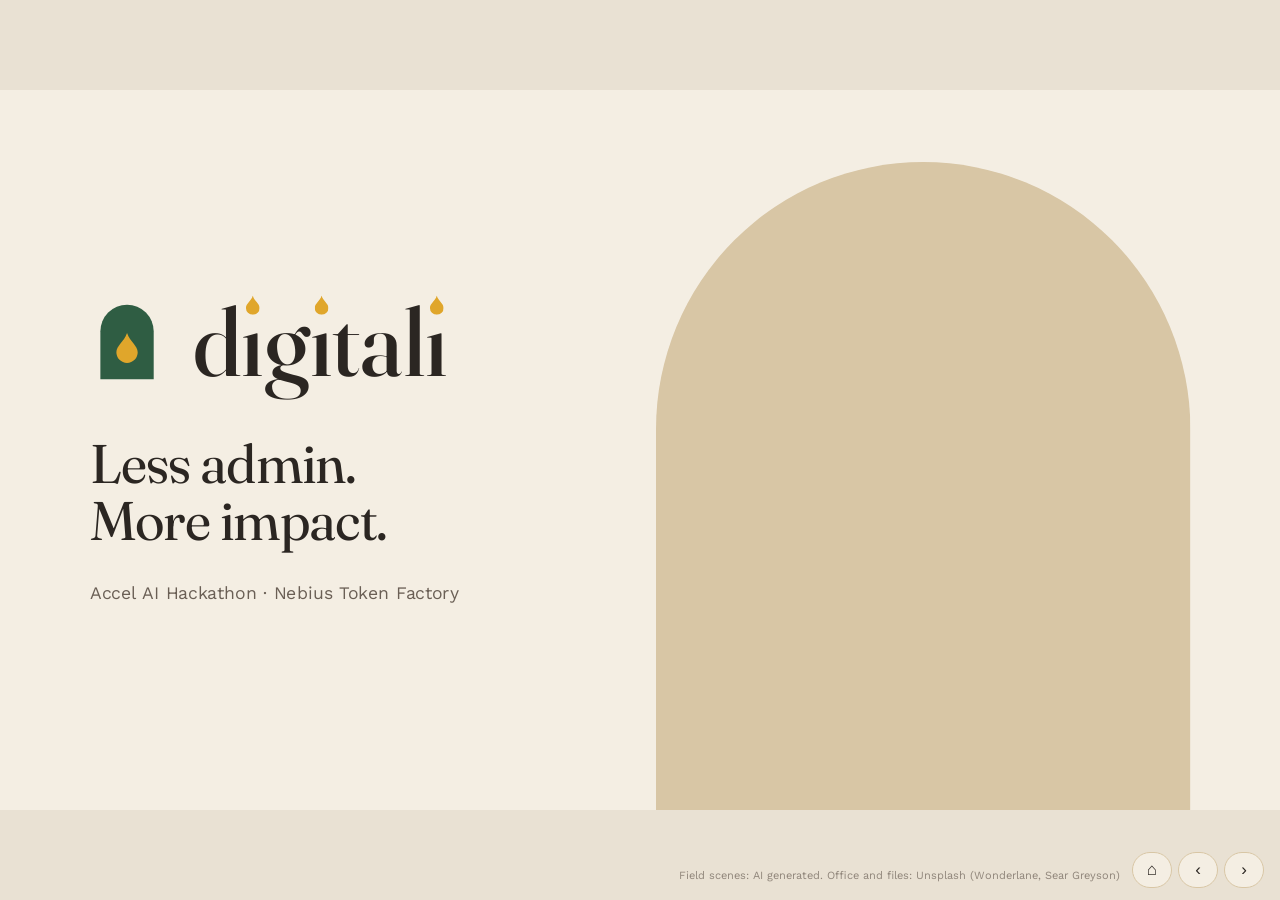
==== commit e8198116: "Persona images: Asha portrait and field scenes on deck and site" ====
--- a/public/pitch-deck/index.html
+++ b/public/pitch-deck/index.html
@@ -45,6 +45,33 @@
 .tags{display:flex;flex-wrap:wrap;gap:8px;margin-top:auto}
 .tags span{border:1px solid var(--mkaa);border-radius:999px;padding:6px 14px;font-size:17px}
 .arrow{display:flex;align-items:center;justify-content:center;color:var(--mwani);font-size:40px}
+/* pipeline v2 */
+.pipe{display:grid;grid-template-columns:1fr 110px 1.15fr 110px 1fr;margin-top:56px;flex:1;max-height:520px}
+.pipe .col{display:flex;flex-direction:column}
+.colhead{font-size:14px;font-weight:600;letter-spacing:.16em;text-transform:uppercase;color:var(--muted);padding-bottom:12px;border-bottom:1px solid var(--mkaa)}
+.pipe .list{flex:1;display:grid;grid-template-rows:repeat(5,1fr)}
+.pipe .list span{display:flex;align-items:center;font-family:"Fraunces",serif;font-size:30px;border-bottom:1px solid var(--hairline)}
+.fan{width:100%;height:calc(100% - 37px);margin-top:37px;align-self:stretch}
+.fan line{stroke:var(--mwani);stroke-width:1.5;vector-effect:non-scaling-stroke;opacity:.55}
+.enginecol{display:flex;flex-direction:column;padding-top:37px}
+.engine{flex:1;background:var(--mwani);color:var(--chokaa);display:flex;flex-direction:column;align-items:center;justify-content:center;gap:18px;border-radius:220px 220px 0 0;padding:40px 30px 30px}
+.emark{width:54px;height:70px}
+.ename{font-family:"Fraunces",serif;font-size:42px}
+.esteps{display:flex;gap:10px}
+.esteps span{border:1px solid color-mix(in srgb,var(--chokaa) 60%,transparent);border-radius:999px;padding:5px 14px;font-size:16px}
+.link{width:2px;height:26px;background:var(--mkaa);margin:0 auto}
+.nebius{align-self:center;width:72%;border:1px solid var(--mkaa);background:#EBE2D2;padding:12px 16px;text-align:center;display:flex;flex-direction:column;gap:2px}
+.nebius b{font-weight:600;font-size:18px}
+.nebius span{font-size:15px;color:var(--muted)}
+.esix{display:grid;grid-template-columns:repeat(6,1fr);gap:26px;margin-top:60px}
+.esix>div{border-top:1px solid var(--mkaa);padding-top:22px}
+.esix>div.ai{border-top:4px solid var(--mwani);padding-top:19px}
+.esix .n{font-family:"Fraunces",serif;color:var(--hina);font-size:22px}
+.esix h3{font-size:34px;margin:10px 0 12px}
+.esix p{font-size:20px;line-height:1.45;color:var(--soft)}
+.eout{margin-top:auto;display:flex;gap:18px;align-items:center;background:#EBE2D2;padding:18px 22px}
+.eout .k{font-size:13px;font-weight:600;letter-spacing:.16em;text-transform:uppercase;color:var(--mwani)}
+.eout code{font-family:ui-monospace,Menlo,monospace;font-size:15px;white-space:nowrap;color:var(--mkaa)}
 /* table */
 table{width:100%;border-collapse:collapse;font-size:26px;margin-top:56px}
 th{text-align:left;font-size:14px;font-weight:600;letter-spacing:.14em;text-transform:uppercase;color:var(--muted);padding:0 18px 16px;border-bottom:1px solid var(--mkaa)}
@@ -96,7 +123,7 @@
       <h1 class="big" style="margin-top:56px;font-size:68px">Less admin.<br>More impact.</h1>
       <p class="sub" style="font-size:22px;color:var(--muted);margin-top:40px">Accel AI Hackathon · Nebius Token Factory</p>
     </div>
-    <div class="photo-pad"><div class="photo arch" data-img="group" data-pos="center 30%"></div></div>
+    <div class="photo-pad"><div class="photo arch" data-img="group" data-pos="30% center"></div></div>
   </div>
   <aside class="notes">One line: Digitali gives field organisations their time back and their data forward. Then go straight to Asha.</aside>
 </section>
@@ -109,7 +136,7 @@
       <h2 class="big">Meet Asha.</h2>
       <p class="sub">Field officer in western Kenya.<br>She supports 12 community groups.</p>
     </div>
-    <div class="photo" data-img="portrait" data-pos="center 35%"></div>
+    <div class="photo" data-img="portrait" data-pos="center 25%"></div>
   </div>
   <aside class="notes">Asha is a persona based on field officers at microfinance institutions, cooperatives and NGOs. She visits groups, runs meetings and records everything on paper.</aside>
 </section>
@@ -122,10 +149,7 @@
       <h2 class="big">Every meeting ends on paper.</h2>
       <p class="sub">Attendance, savings, loans, visits.<br>Signed, stamped, filed.</p>
     </div>
-    <div style="display:grid;grid-template-rows:1fr 1fr">
-      <div class="photo" data-img="meeting" data-pos="center 45%"></div>
-      <div class="photo" style="background-image:url('/images/sample-sheet.jpg');background-position:center 22%"></div>
-    </div>
+    <div class="photo" data-img="meeting" data-pos="center 60%"></div>
   </div>
   <aside class="notes">The paper works in the field. No battery, no signal, everyone can sign. The problem starts after the meeting.</aside>
 </section>
@@ -168,25 +192,57 @@
       <h2 class="big">Asha takes a photo. That's it.</h2>
       <p class="sub">Digitali turns it into clean, structured data.<br>She checks it and moves on.</p>
     </div>
-    <div class="photo" data-img="phone" data-pos="center"></div>
+    <div class="photo" data-img="phone" data-pos="40% center"></div>
   </div>
   <aside class="notes">No new app, no new form, no training. She keeps the paper she already uses and sends a photo, today by web upload, next over WhatsApp.</aside>
 </section>
 
 <!-- 7 PRODUCT -->
-<section class="slide" data-crit="">
+<section class="slide">
   <div class="center">
     <div class="label">The product</div>
     <h2 class="big" style="font-size:64px">Any input in. Structured data out.</h2>
-    <div class="flow">
-      <div class="step"><div class="n">01</div><h3>Any input</h3><p>Forms, notes, receipts, scans.</p><div class="thumb" style="background-image:url('/images/sample-sheet.jpg');background-position:center 20%"></div></div>
-      <div class="arrow">→</div>
-      <div class="step mid"><div class="n">02</div><h3>Open models</h3><p>Vision models on Nebius Token Factory read it against the organisation's own template.</p></div>
-      <div class="arrow">→</div>
-      <div class="step"><div class="n">03</div><h3>Structured data</h3><p>Checked by a person, ready to use.</p><div class="tags"><span>Tables</span><span>JSON</span><span>API</span><span>Databases</span><span>Dashboards</span><span>Analytics</span></div></div>
-    </div>
-  </div>
-  <aside class="notes">One engine, many document types: each organisation defines a template (fields plus reference lists). Output goes wherever they need it: a spreadsheet, their own system through the API, or a dashboard.</aside>
+    <div class="pipe">
+      <div class="col">
+        <div class="colhead">Input</div>
+        <div class="list"><span>WhatsApp</span><span>Telegram</span><span>Your own app</span><span>Web upload</span><span>Email</span></div>
+      </div>
+      <svg class="fan" viewBox="0 0 100 100" preserveAspectRatio="none"><line x1="0" y1="10" x2="100" y2="50"/><line x1="0" y1="30" x2="100" y2="50"/><line x1="0" y1="50" x2="100" y2="50"/><line x1="0" y1="70" x2="100" y2="50"/><line x1="0" y1="90" x2="100" y2="50"/></svg>
+      <div class="enginecol">
+        <div class="engine">
+          <svg class="emark" viewBox="0 0 1400 1800"><path d="M200,1600 L200,700 A500,500 0 0 1 1200,700 L1200,1600 Z" fill="#F4EEE3"/><path d="M700,732 C760,900 900,972 900,1092 A200,200 0 0 1 500,1092 C500,972 640,900 700,732 Z" fill="#E0A62B"/></svg>
+          <div class="ename">Digitali engine</div>
+          <div class="esteps"><span>Prepare</span><span>Read</span><span>Validate</span><span>Flag</span></div>
+        </div>
+        <div class="link"></div>
+        <div class="nebius"><b>Nebius Token Factory</b><span>Open vision models</span></div>
+      </div>
+      <svg class="fan" viewBox="0 0 100 100" preserveAspectRatio="none"><line x1="0" y1="50" x2="100" y2="10"/><line x1="0" y1="50" x2="100" y2="30"/><line x1="0" y1="50" x2="100" y2="50"/><line x1="0" y1="50" x2="100" y2="70"/><line x1="0" y1="50" x2="100" y2="90"/></svg>
+      <div class="col">
+        <div class="colhead">Output</div>
+        <div class="list"><span>Spreadsheets</span><span>JSON / API</span><span>Your database</span><span>Dashboards</span><span>Reports</span></div>
+      </div>
+    </div>
+  </div>
+  <aside class="notes">Inputs come from wherever staff already are: WhatsApp, Telegram, the organisation's own app, web upload or email. The Digitali engine is the product: it reads the document against the organisation's template, checks it against their reference lists, and structures it. The AI itself runs on open vision models on Nebius Token Factory. Output goes wherever it is needed: spreadsheets, their own systems through the API, a database, dashboards and reports.</aside>
+</section>
+
+<!-- 7b ENGINE -->
+<section class="slide">
+  <div class="center">
+    <div class="label">Inside the engine</div>
+    <h2 class="big" style="font-size:64px">One engine. Any form. Add a template, not code.</h2>
+    <div class="esix">
+      <div><span class="n">01</span><h3>Prepare</h3><p>Straightens the photo, strips GPS and metadata. In memory only.</p></div>
+      <div><span class="n">02</span><h3>Template</h3><p>The organisation's own form: fields, hints, reference lists.</p></div>
+      <div><span class="n">03</span><h3>Guard</h3><p>Text in the photo is data, never instructions.</p></div>
+      <div class="ai"><span class="n">04</span><h3>Read</h3><p>Open vision model on Nebius returns strict JSON.</p></div>
+      <div><span class="n">05</span><h3>Validate</h3><p>Only the template's fields, in the right types.</p></div>
+      <div><span class="n">06</span><h3>Flag</h3><p>Unreadable or unknown values go to a person.</p></div>
+    </div>
+    <div class="eout"><span class="k">Output</span><code>{"records": [{"id": 1042, "signed": true, "amount": 1380}], "flags": [{"record": 0, "field": "amount", "reason": "unreadable"}]}</code></div>
+  </div>
+  <aside class="notes">This is what the engine does today, in code. A template is a small JSON file: the fields to read, a hint per field and the organisation's reference lists (member IDs, order numbers). New document type means a new template, not new code. The prompt wording is plain Markdown the team can edit. The photo is fixed, stripped of location data and never stored. User notes and text in the photo can never change the rules or the output format. The model on Token Factory must return JSON in the template's schema; the engine then keeps only valid fields and types, and flags anything unreadable or not in the reference list for a person to check. Same pipeline runs the eval, so the numbers on the proof slide are the real thing.</aside>
 </section>
 
 <!-- 8 DEMO -->
@@ -228,7 +284,7 @@
       <h2 class="big">The model proposes. Asha confirms.</h2>
       <p class="sub">No photos stored. Unclear fields flagged.<br>Nothing saved without a person.</p>
     </div>
-    <div class="photo" data-img="portrait" data-pos="30% 30%"></div>
+    <div class="photo" data-img="portrait" data-pos="center 25%"></div>
   </div>
   <aside class="notes">Text in the photo is treated as data, never as instructions. The output must match the template's schema. Photos are processed in memory and dropped; metadata such as GPS is stripped.</aside>
 </section>
@@ -246,27 +302,28 @@
         <div><div class="avatar" style="width:80px;height:100px;font-size:38px">E</div><h3 style="font-size:28px">Elif</h3><p style="font-size:16px">Frontend and brand</p></div>
       </div>
     </div>
-    <div class="photo-pad"><div class="photo arch" data-img="meeting" data-pos="center 45%"></div></div>
+    <div class="photo-pad"><div class="photo arch" data-img="walk" data-pos="40% center"></div></div>
   </div>
   <aside class="notes">Market: microfinance, cooperatives, NGOs and public services with many field staff. Close with: less admin, more impact. Asante.</aside>
 </section>
 
 </div></div>
-<div class="credit" id="credit">Photos: Unsplash (Favour Anyula, Ahadi Lugo, Random Institute, Wonderlane, Sear Greyson, Akshar Dave)</div>
+<div class="credit" id="credit">Field scenes: AI generated. Office and files: Unsplash (Wonderlane, Sear Greyson)</div>
 <div id="notes"></div>
 <div id="nav"><button onclick="location.href='/'" aria-label="Home" title="Home">⌂</button><button id="prev" aria-label="Previous">‹</button><button id="next" aria-label="Next">›</button></div>
 <script>
 (function(){
   var IMG={
-    portrait:'https://images.unsplash.com/photo-1633591640507-aeb0fab6a7bc',
-    meeting:'https://images.unsplash.com/photo-1779357807569-18d3df9df645',
+    portrait:'/images/asha-portrait.jpg',
+    group:'/images/group-circle.jpg',
+    meeting:'/images/savings-ledger.jpg',
+    phone:'/images/photo-sheet.jpg',
+    walk:'/images/field-walk.jpg',
     night:'https://images.unsplash.com/photo-1566699270403-3f7e3f340664',
-    register:'https://images.unsplash.com/photo-1526656001029-20a71b17f7ba',
-    phone:'https://images.unsplash.com/photo-1648279220423-14606cb98f22',
-    group:'https://images.unsplash.com/photo-1593114638431-5805138c696e'
+    register:'https://images.unsplash.com/photo-1526656001029-20a71b17f7ba'
   };
   document.querySelectorAll('[data-img]').forEach(function(el){
-    el.style.backgroundImage="url('"+IMG[el.getAttribute('data-img')]+"?w=1400&q=80&auto=format&fit=crop')";
+    var u=IMG[el.getAttribute('data-img')];el.style.backgroundImage="url('"+(u.indexOf('http')===0?u+"?w=1400&q=80&auto=format&fit=crop":u)+"')";
     if(el.getAttribute('data-pos')) el.style.backgroundPosition=el.getAttribute('data-pos');
   });
   var dropSvg='<svg viewBox="0 0 100 140"><use href="#drop"/></svg>';
